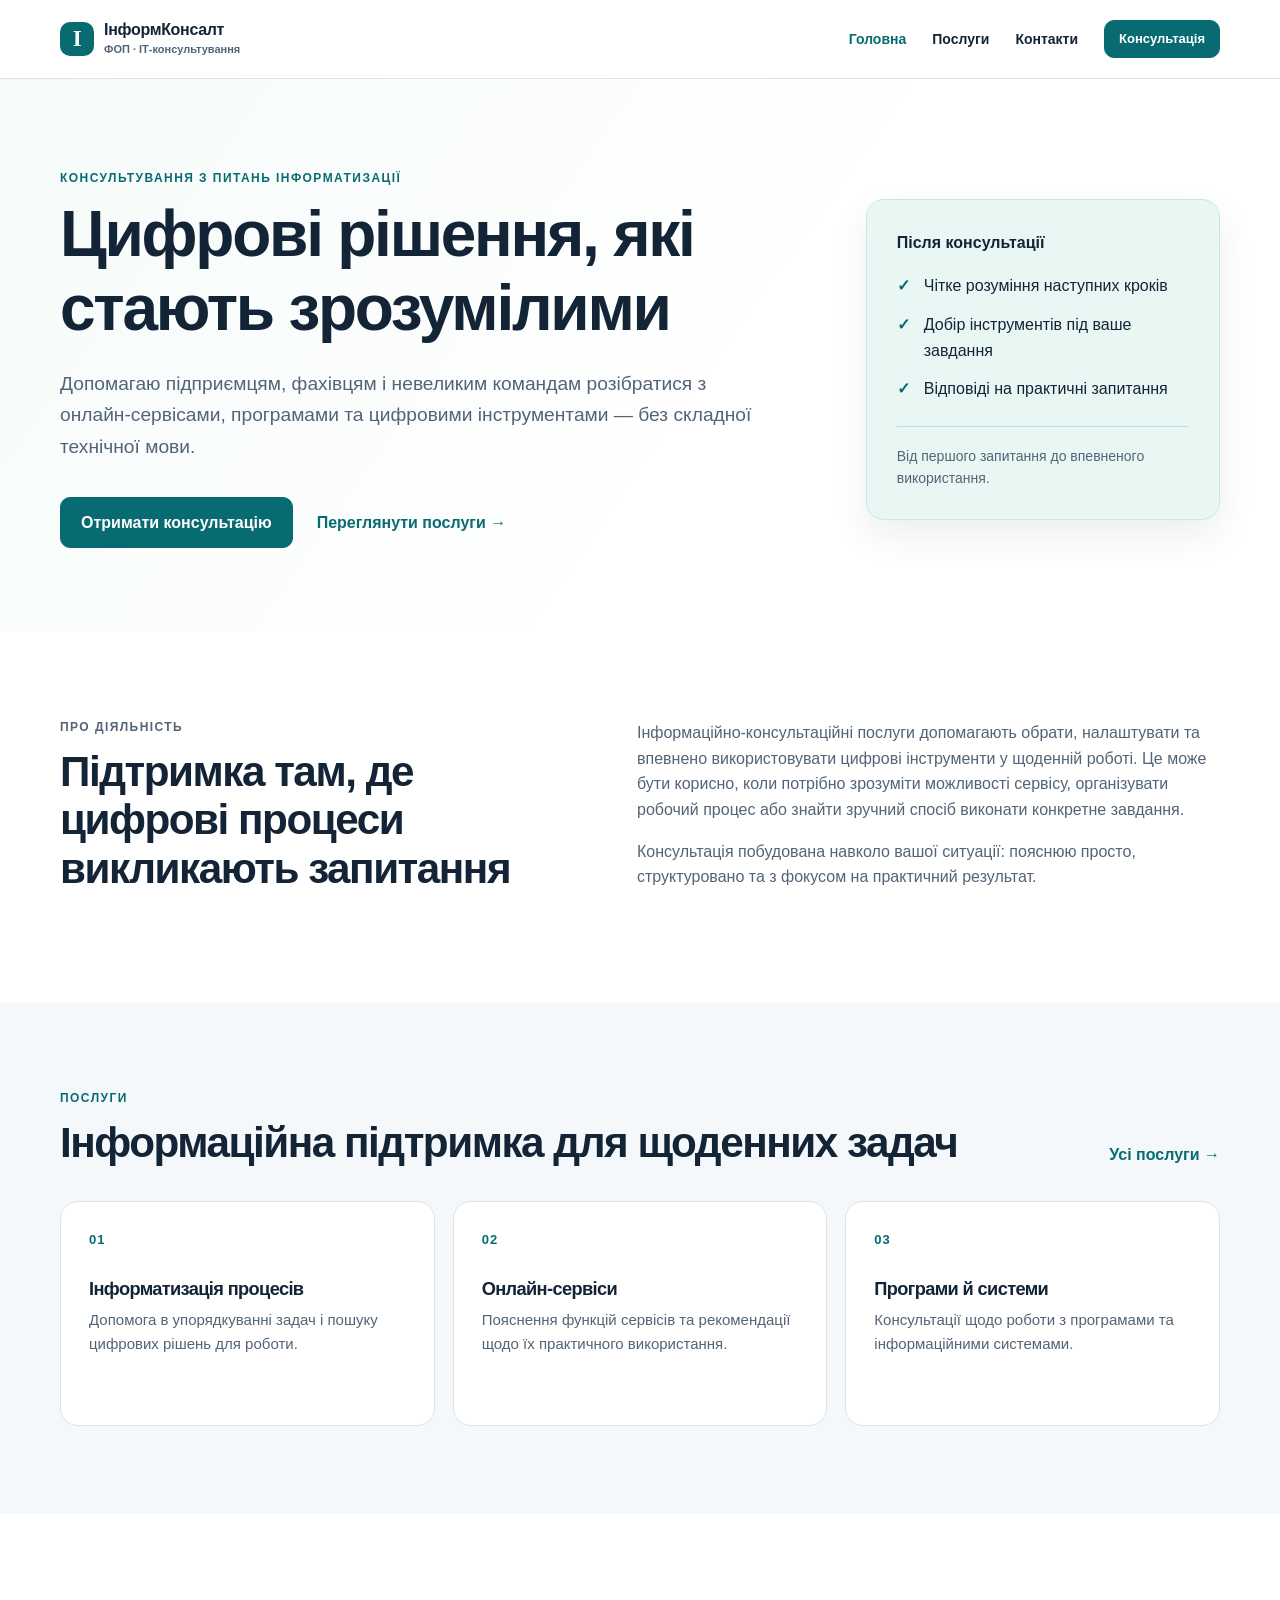
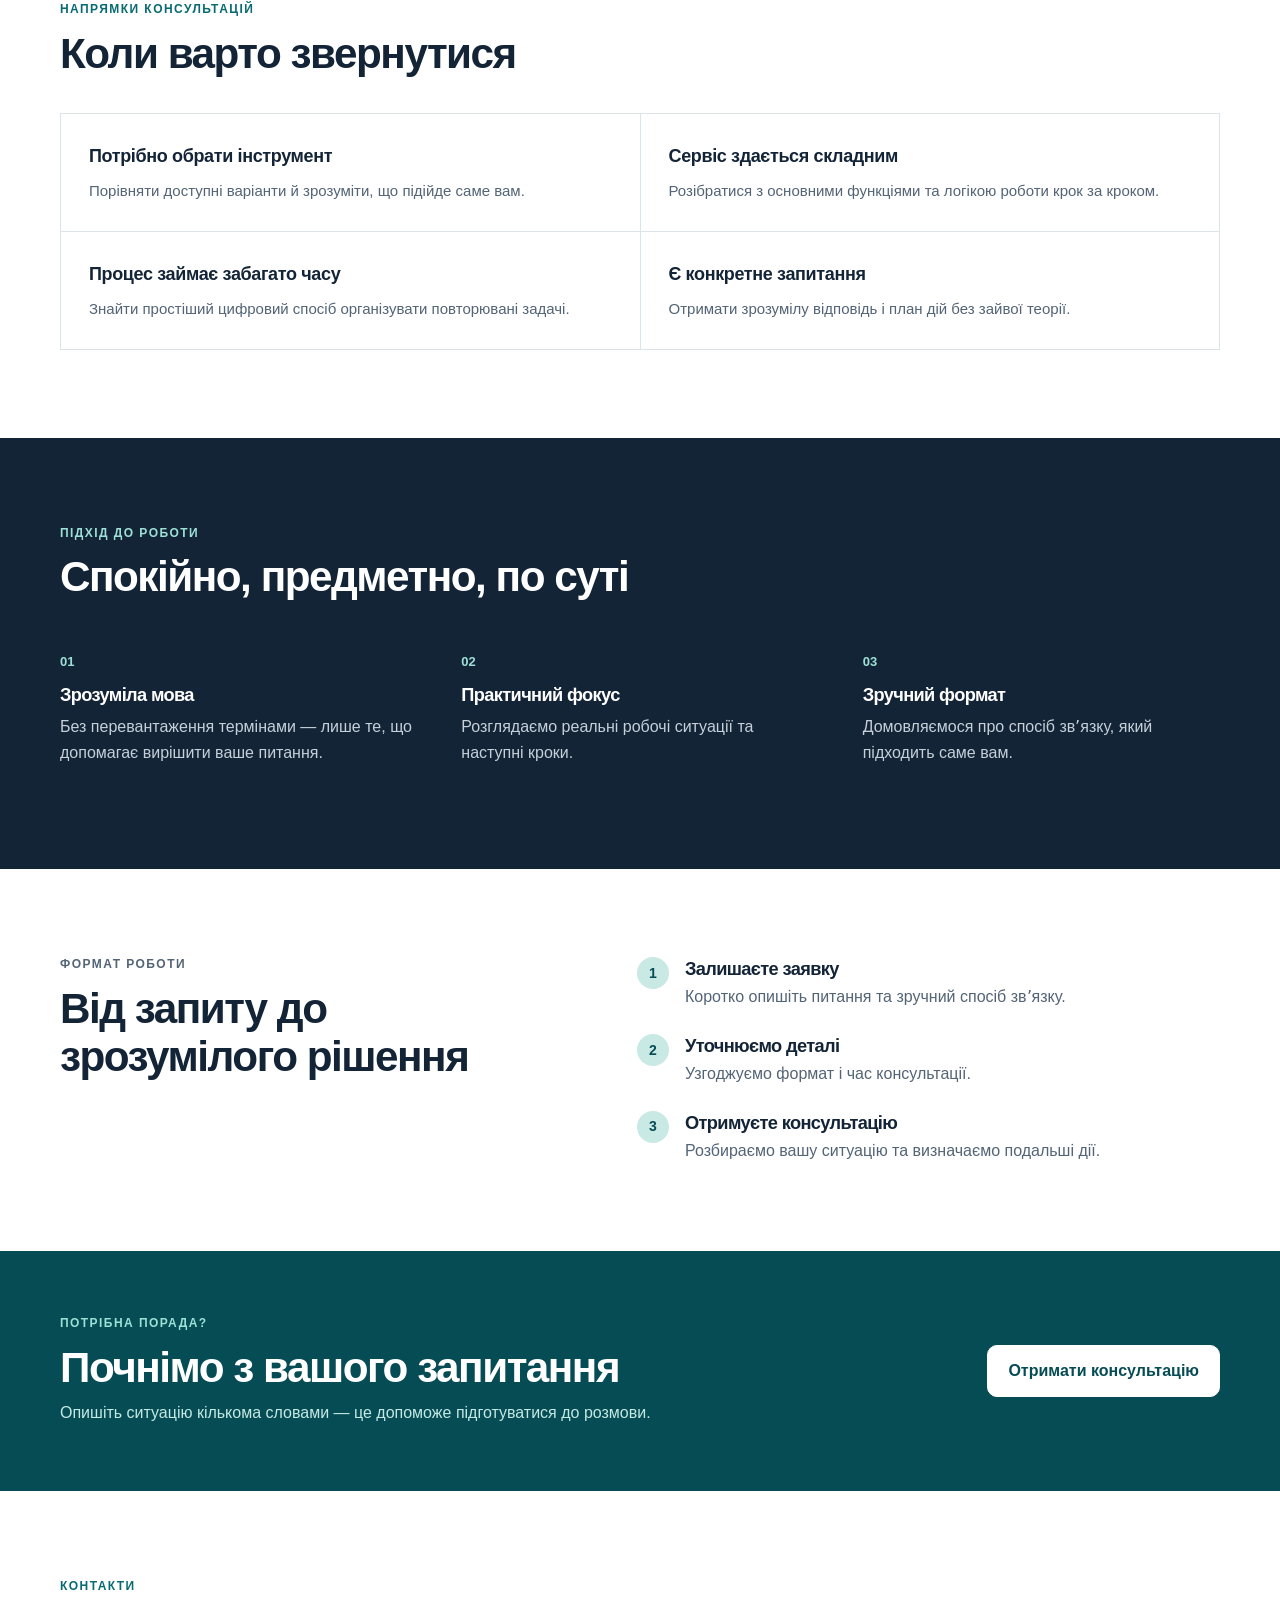
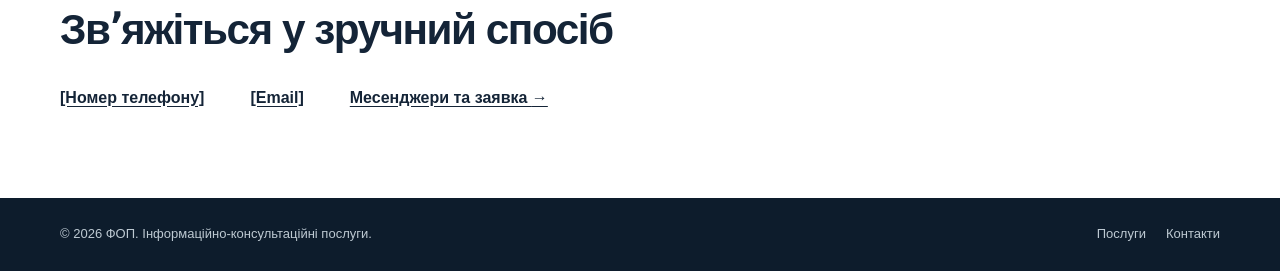
==== index.html @ fa977857 "nitial landing page" ====
<!doctype html>
<html lang="uk">
<head>
  <meta charset="utf-8">
  <meta name="viewport" content="width=device-width, initial-scale=1">
  <title>Інформаційні консультації для бізнесу | ФОП</title>
  <meta name="description" content="Інформаційні та консультаційні послуги з питань інформатизації, цифрових інструментів і онлайн-сервісів для підприємців та команд.">
  <meta property="og:title" content="Інформаційні консультації для бізнесу | ФОП">
  <meta property="og:description" content="Зрозумілі консультації щодо цифрових інструментів, програм та онлайн-сервісів.">
  <meta property="og:type" content="website">
  <meta property="og:locale" content="uk_UA">
  <link rel="stylesheet" href="css/style.css">
  <script src="js/script.js" defer></script>
</head>
<body>
  <a class="skip-link" href="#main-content">Перейти до основного вмісту</a>
  <header class="site-header">
    <div class="container header-inner">
      <a class="brand" href="index.html" aria-label="На головну сторінку"><span class="brand-mark" aria-hidden="true">І</span><span>ІнформКонсалт<br><small>ФОП · ІТ-консультування</small></span></a>
      <button class="menu-toggle" type="button" aria-label="Відкрити меню" aria-expanded="false" aria-controls="site-menu"><span></span><span></span><span></span></button>
      <nav class="site-nav" id="site-menu" aria-label="Основна навігація">
        <a class="is-active" href="index.html" aria-current="page">Головна</a><a href="services.html">Послуги</a><a href="contacts.html">Контакти</a>
        <a class="button button-small" href="contacts.html#form">Консультація</a>
      </nav>
    </div>
  </header>
  <main id="main-content">
    <section class="hero">
      <div class="container hero-grid">
        <div class="hero-copy">
          <p class="eyebrow">Консультування з питань інформатизації</p>
          <h1>Цифрові рішення, які стають зрозумілими</h1>
          <p class="lead">Допомагаю підприємцям, фахівцям і невеликим командам розібратися з онлайн-сервісами, програмами та цифровими інструментами — без складної технічної мови.</p>
          <div class="hero-actions"><a class="button" href="contacts.html#form">Отримати консультацію</a><a class="text-link" href="services.html">Переглянути послуги <span aria-hidden="true">→</span></a></div>
        </div>
        <aside class="hero-panel" aria-label="Що ви отримаєте">
          <p class="panel-label">Після консультації</p>
          <ul class="check-list"><li>Чітке розуміння наступних кроків</li><li>Добір інструментів під ваше завдання</li><li>Відповіді на практичні запитання</li></ul>
          <p class="panel-note">Від першого запитання до впевненого використання.</p>
        </aside>
      </div>
    </section>
    <section class="section" aria-labelledby="about-title"><div class="container two-column">
      <div><p class="eyebrow">Про діяльність</p><h2 id="about-title">Підтримка там, де цифрові процеси викликають запитання</h2></div>
      <div><p>Інформаційно-консультаційні послуги допомагають обрати, налаштувати та впевнено використовувати цифрові інструменти у щоденній роботі. Це може бути корисно, коли потрібно зрозуміти можливості сервісу, організувати робочий процес або знайти зручний спосіб виконати конкретне завдання.</p><p>Консультація побудована навколо вашої ситуації: пояснюю просто, структуровано та з фокусом на практичний результат.</p></div>
    </div></section>
    <section class="section section-tint" aria-labelledby="services-title"><div class="container">
      <div class="section-heading"><div><p class="eyebrow">Послуги</p><h2 id="services-title">Інформаційна підтримка для щоденних задач</h2></div><a class="text-link" href="services.html">Усі послуги <span aria-hidden="true">→</span></a></div>
      <div class="card-grid three"><article class="card"><span class="card-number">01</span><h3>Інформатизація процесів</h3><p>Допомога в упорядкуванні задач і пошуку цифрових рішень для роботи.</p></article><article class="card"><span class="card-number">02</span><h3>Онлайн-сервіси</h3><p>Пояснення функцій сервісів та рекомендації щодо їх практичного використання.</p></article><article class="card"><span class="card-number">03</span><h3>Програми й системи</h3><p>Консультації щодо роботи з програмами та інформаційними системами.</p></article></div>
    </div></section>
    <section class="section" aria-labelledby="directions-title"><div class="container"><p class="eyebrow">Напрямки консультацій</p><h2 id="directions-title">Коли варто звернутися</h2><div class="direction-grid"><div><strong>Потрібно обрати інструмент</strong><p>Порівняти доступні варіанти й зрозуміти, що підійде саме вам.</p></div><div><strong>Сервіс здається складним</strong><p>Розібратися з основними функціями та логікою роботи крок за кроком.</p></div><div><strong>Процес займає забагато часу</strong><p>Знайти простіший цифровий спосіб організувати повторювані задачі.</p></div><div><strong>Є конкретне запитання</strong><p>Отримати зрозумілу відповідь і план дій без зайвої теорії.</p></div></div></div></section>
    <section class="section section-dark" aria-labelledby="benefits-title"><div class="container"><p class="eyebrow eyebrow-light">Підхід до роботи</p><h2 id="benefits-title">Спокійно, предметно, по суті</h2><div class="benefit-grid"><div><span>01</span><h3>Зрозуміла мова</h3><p>Без перевантаження термінами — лише те, що допомагає вирішити ваше питання.</p></div><div><span>02</span><h3>Практичний фокус</h3><p>Розглядаємо реальні робочі ситуації та наступні кроки.</p></div><div><span>03</span><h3>Зручний формат</h3><p>Домовляємося про спосіб звʼязку, який підходить саме вам.</p></div></div></div></section>
    <section class="section" aria-labelledby="format-title"><div class="container two-column"><div><p class="eyebrow">Формат роботи</p><h2 id="format-title">Від запиту до зрозумілого рішення</h2></div><ol class="steps"><li><span>1</span><div><h3>Залишаєте заявку</h3><p>Коротко опишіть питання та зручний спосіб звʼязку.</p></div></li><li><span>2</span><div><h3>Уточнюємо деталі</h3><p>Узгоджуємо формат і час консультації.</p></div></li><li><span>3</span><div><h3>Отримуєте консультацію</h3><p>Розбираємо вашу ситуацію та визначаємо подальші дії.</p></div></li></ol></div></section>
    <section class="cta-section"><div class="container cta-inner"><div><p class="eyebrow eyebrow-light">Потрібна порада?</p><h2>Почнімо з вашого запитання</h2><p>Опишіть ситуацію кількома словами — це допоможе підготуватися до розмови.</p></div><a class="button button-light" href="contacts.html#form">Отримати консультацію</a></div></section>
    <section class="section contact-strip" aria-labelledby="contacts-title"><div class="container"><p class="eyebrow">Контакти</p><h2 id="contacts-title">Звʼяжіться у зручний спосіб</h2><div class="contact-links"><a href="tel:[Номер телефону]">[Номер телефону]</a><a href="mailto:[Email]">[Email]</a><a href="contacts.html">Месенджери та заявка <span aria-hidden="true">→</span></a></div></div></section>
  </main>
  <footer class="site-footer"><div class="container footer-inner"><p>© <span data-current-year></span> ФОП. Інформаційно-консультаційні послуги.</p><div><a href="services.html">Послуги</a><a href="contacts.html">Контакти</a></div></div></footer>
</body></html>
---- css/style.css ----
:root {
    --ink: #142437;
    --muted: #536476;
    --line: #dce4eb;
    --surface: #f5f8fa;
    --white: #fff;
    --brand: #086b72;
    --brand-dark: #064c55;
    --accent: #c9e9e4;
    --focus: #db7b28;
    --radius: 18px;
    --shadow: 0 16px 36px rgb(24 47 69 / 8%)
}

* {
    box-sizing: border-box
}

html {
    scroll-behavior: smooth
}

body {
    margin: 0;
    background: var(--white);
    color: var(--ink);
    font-family: Inter, "Segoe UI", Roboto, Arial, sans-serif;
    font-size: 16px;
    line-height: 1.6
}

a {
    color: inherit;
    text-underline-offset: 3px
}

a:hover {
    color: var(--brand)
}

a:focus-visible,
button:focus-visible,
input:focus-visible,
textarea:focus-visible {
    outline: 3px solid var(--focus);
    outline-offset: 3px
}

.container {
    width: min(1160px, calc(100% - 40px));
    margin: auto
}

.narrow {
    display: flex;
    flex-direction: column;
    justify-content: start;
    width: min(1160px, calc(100% - 40px));
}

.skip-link {
    position: fixed;
    top: 10px;
    left: 10px;
    z-index: 20;
    padding: 9px 14px;
    background: var(--ink);
    color: #fff;
    transform: translateY(-150%)
}

.skip-link:focus {
    transform: translateY(0)
}

.site-header {
    position: sticky;
    top: 0;
    z-index: 10;
    background: rgb(255 255 255 / 95%);
    border-bottom: 1px solid var(--line);
    backdrop-filter: blur(12px)
}

.header-inner {
    min-height: 78px;
    display: flex;
    align-items: center;
    justify-content: space-between;
    gap: 20px
}

.brand {
    display: flex;
    align-items: center;
    gap: 10px;
    text-decoration: none;
    font-weight: 750;
    line-height: 1.1;
    letter-spacing: -.02em
}

.brand:hover {
    color: var(--ink)
}

.brand small {
    font-size: 11px;
    color: var(--muted);
    font-weight: 600;
    letter-spacing: 0
}

.brand-mark {
    width: 34px;
    height: 34px;
    display: grid;
    place-items: center;
    border-radius: 10px;
    background: var(--brand);
    color: white;
    font-family: Georgia, serif;
    font-size: 23px
}

.site-nav {
    display: flex;
    align-items: center;
    gap: 26px
}

.site-nav>a:not(.button) {
    font-size: 14px;
    font-weight: 650;
    text-decoration: none
}

.site-nav .is-active {
    color: var(--brand)
}

.menu-toggle {
    display: none;
    border: 0;
    background: transparent;
    padding: 9px;
    cursor: pointer
}

.menu-toggle span {
    display: block;
    width: 23px;
    height: 2px;
    margin: 5px;
    background: var(--ink);
    transition: .2s
}

.hero {
    padding: 92px 0 84px;
    background: linear-gradient(125deg, #f5fbfa 0%, #fff 55%)
}

.hero-grid {
    display: grid;
    grid-template-columns: minmax(0, 1.35fr) minmax(290px, .65fr);
    align-items: center;
    gap: 70px
}

.eyebrow {
    margin: 0 0 13px;
    color: var(--brand);
    font-size: 12px;
    line-height: 1.2;
    font-weight: 800;
    letter-spacing: .12em;
    text-transform: uppercase
}

.eyebrow-light {
    color: #9de0d6
}

h1,
h2,
h3,
p {
    margin-top: 0
}

h1,
h2,
h3 {
    line-height: 1.15;
    letter-spacing: -.035em
}

h1 {
    max-width: 780px;
    margin-bottom: 22px;
    font-size: clamp(2.35rem, 5vw, 4.6rem)
}

h2 {
    font-size: clamp(1.75rem, 3.3vw, 2.7rem);
    margin-bottom: 22px
}

h3 {
    font-size: 1.14rem;
    margin-bottom: 8px
}

.lead {
    max-width: 720px;
    color: var(--muted);
    font-size: clamp(1.05rem, 1.5vw, 1.22rem);
    line-height: 1.65
}

.hero-actions {
    display: flex;
    align-items: center;
    flex-wrap: wrap;
    gap: 24px;
    margin-top: 34px
}

.button {
    display: inline-flex;
    align-items: center;
    justify-content: center;
    min-height: 48px;
    padding: 12px 20px;
    border: 1px solid var(--brand);
    border-radius: 10px;
    background: var(--brand);
    color: #fff !important;
    font: inherit;
    font-weight: 750;
    text-decoration: none;
    cursor: pointer;
    transition: background .2s, transform .2s
}

.button:hover {
    background: var(--brand-dark);
    transform: translateY(-1px)
}

.button-small {
    min-height: 38px;
    padding: 8px 14px;
    font-size: 13px
}

.text-link {
    font-weight: 750;
    color: var(--brand);
    text-decoration: none
}

.text-link span {
    display: inline-block;
    transition: transform .2s
}

.text-link:hover span {
    transform: translateX(4px)
}

.hero-panel {
    padding: 30px;
    border: 1px solid #cce6e2;
    border-radius: var(--radius);
    background: #e9f7f4;
    box-shadow: var(--shadow)
}

.panel-label {
    margin-bottom: 18px;
    font-weight: 750
}

.check-list {
    padding: 0;
    margin: 0;
    list-style: none
}

.check-list li {
    position: relative;
    margin: 13px 0;
    padding-left: 27px
}

.check-list li:before {
    position: absolute;
    left: 0;
    content: "✓";
    color: var(--brand);
    font-weight: 900
}

.panel-note {
    margin: 24px 0 0;
    padding-top: 18px;
    border-top: 1px solid #c0ded9;
    color: var(--muted);
    font-size: 14px
}

.section {
    padding: 88px 0
}

.section-tint {
    background: var(--surface)
}

.two-column {
    display: grid;
    grid-template-columns: .9fr 1.1fr;
    gap: 100px
}

.two-column p {
    color: var(--muted)
}

.section-heading {
    display: flex;
    justify-content: space-between;
    align-items: end;
    gap: 30px;
    margin-bottom: 34px
}

.section-heading h2 {
    margin: 0
}

.card-grid {
    display: grid;
    gap: 18px
}

.three {
    grid-template-columns: repeat(3, 1fr)
}

.card {
    min-height: 225px;
    padding: 28px;
    border: 1px solid var(--line);
    border-radius: var(--radius);
    background: #fff
}

.card-number {
    display: block;
    margin-bottom: 28px;
    color: var(--brand);
    font-size: 13px;
    font-weight: 800;
    letter-spacing: .08em
}

.card p,
.direction-grid p {
    color: var(--muted);
    font-size: 15px
}

.direction-grid {
    display: grid;
    grid-template-columns: repeat(2, 1fr);
    margin-top: 35px;
    border-top: 1px solid var(--line);
    border-left: 1px solid var(--line)
}

.direction-grid>div {
    padding: 28px;
    border-right: 1px solid var(--line);
    border-bottom: 1px solid var(--line)
}

.direction-grid strong {
    font-size: 18px;
    letter-spacing: -.02em
}

.direction-grid p {
    margin: 8px 0 0
}

.section-dark,
.cta-section {
    background: var(--ink);
    color: #fff
}

.section-dark h2 {
    max-width: 600px
}

.benefit-grid {
    display: grid;
    grid-template-columns: repeat(3, 1fr);
    gap: 44px;
    margin-top: 46px
}

.benefit-grid span {
    color: #9de0d6;
    font-size: 13px;
    font-weight: 800
}

.benefit-grid h3 {
    margin-top: 12px
}

.benefit-grid p {
    color: #c5d0d9
}

.steps {
    display: grid;
    gap: 24px;
    margin: 0;
    padding: 0;
    list-style: none
}

.steps li {
    display: flex;
    gap: 16px
}

.steps span {
    flex: 0 0 32px;
    height: 32px;
    display: grid;
    place-items: center;
    border-radius: 50%;
    background: var(--accent);
    color: var(--brand-dark);
    font-size: 14px;
    font-weight: 800
}

.steps h3 {
    margin: 2px 0 4px
}

.steps p {
    margin: 0
}

.cta-section {
    padding: 65px 0;
    background: var(--brand-dark)
}

.cta-inner {
    display: flex;
    align-items: center;
    justify-content: space-between;
    gap: 30px
}

.cta-inner h2 {
    margin-bottom: 8px
}

.cta-inner p:not(.eyebrow) {
    margin: 0;
    color: #c4e9e3
}

.button-light {
    border-color: #fff;
    background: #fff;
    color: var(--brand-dark) !important
}

.button-light:hover {
    background: #e4f4f1
}

.contact-strip h2 {
    margin-bottom: 30px
}

.contact-links {
    display: flex;
    flex-wrap: wrap;
    gap: 15px 46px
}

.contact-links a {
    font-weight: 700
}

.site-footer {
    padding: 26px 0;
    background: #0d1c2c;
    color: #bdc9d2;
    font-size: 13px
}

.footer-inner {
    display: flex;
    justify-content: space-between;
    gap: 20px
}

.footer-inner p {
    margin: 0
}

.footer-inner div {
    display: flex;
    gap: 20px
}

.footer-inner a {
    text-decoration: none
}

.page-hero {
    padding: 84px 0 68px;
    background: linear-gradient(120deg, #f2f9f8, #fff)
}

.service-list {
    display: grid;
    grid-template-columns: repeat(2, 1fr);
    gap: 18px
}

.service-card {
    min-height: 332px;
    display: flex;
    flex-direction: column;
    justify-content: space-between;
    padding: 30px;
    border: 1px solid var(--line);
    border-radius: var(--radius);
    background: #fff
}

.service-card h2 {
    font-size: 1.45rem;
    margin-bottom: 14px
}

.service-card p {
    color: var(--muted);
    font-size: 15px
}

.service-card .card-number {
    margin-bottom: 20px
}

.contact-layout {
    display: grid;
    grid-template-columns: .75fr 1.25fr;
    gap: 70px
}

.contact-details dl {
    margin: 30px 0
}

.contact-details dl>div {
    padding: 16px 0;
    border-bottom: 1px solid var(--line)
}

dt {
    color: var(--muted);
    font-size: 13px;
    font-weight: 700
}

dd {
    margin: 3px 0 0;
    font-weight: 700
}

dd a {
    display: block;
    color: var(--brand)
}

.contact-note {
    padding: 23px;
    background: var(--surface);
    border-radius: 12px
}

.contact-note h3 {
    font-size: 17px
}

.contact-note ol {
    padding-left: 20px;
    margin: 0;
    color: var(--muted);
    font-size: 14px
}

.form-panel {
    padding: 36px;
    border: 1px solid var(--line);
    border-radius: var(--radius);
    box-shadow: var(--shadow)
}

.form-panel h2 {
    font-size: 2rem
}

.form-intro {
    color: var(--muted);
    font-size: 14px
}

.form-row {
    display: grid;
    grid-template-columns: 1fr 1fr;
    gap: 16px
}

.field,
fieldset {
    margin-top: 20px
}

.field label,
legend {
    display: block;
    margin-bottom: 7px;
    font-size: 14px;
    font-weight: 750
}

fieldset {
    padding: 0;
    border: 0
}

input[type="text"],
textarea {
    width: 100%;
    border: 1px solid #aebdca;
    border-radius: 8px;
    padding: 12px 13px;
    background: #fff;
    color: var(--ink);
    font: inherit
}

textarea {
    resize: vertical
}

.radio-group {
    display: flex;
    flex-wrap: wrap;
    gap: 17px
}

.radio-group label {
    font-size: 14px
}

.field-hint,
.field-error {
    min-height: 19px;
    margin: 5px 0 0;
    font-size: 12px
}

.field-hint {
    color: var(--muted)
}

.field-error {
    color: #ac2d2d;
    font-weight: 650
}

.has-error input,
.has-error textarea {
    border-color: #ac2d2d
}

.form-panel .button {
    margin-top: 22px
}

.form-status {
    margin-top: 17px;
    font-size: 14px;
    font-weight: 650
}

.form-status.success {
    color: var(--brand-dark)
}

@media (max-width:800px) {
    .site-nav {
        position: absolute;
        top: 78px;
        left: 0;
        right: 0;
        display: none;
        align-items: stretch;
        gap: 0;
        padding: 12px 20px 20px;
        border-bottom: 1px solid var(--line);
        background: #fff;
        box-shadow: 0 12px 20px rgb(20 36 55 / 8%)
    }

    .site-nav.is-open {
        display: flex;
        flex-direction: column
    }

    .site-nav a:not(.button) {
        padding: 12px 0
    }

    .site-nav .button {
        margin-top: 8px
    }

    .menu-toggle {
        display: block
    }

    .menu-toggle[aria-expanded="true"] span:nth-child(1) {
        transform: translateY(7px) rotate(45deg)
    }

    .menu-toggle[aria-expanded="true"] span:nth-child(2) {
        opacity: 0
    }

    .menu-toggle[aria-expanded="true"] span:nth-child(3) {
        transform: translateY(-7px) rotate(-45deg)
    }

    .hero {
        padding: 62px 0
    }

    .hero-grid,
    .two-column,
    .contact-layout {
        grid-template-columns: 1fr;
        gap: 38px
    }

    .section {
        padding: 62px 0
    }

    .three,
    .benefit-grid {
        grid-template-columns: 1fr
    }

    .benefit-grid {
        gap: 26px;
        margin-top: 32px
    }

    .card {
        min-height: auto
    }

    .cta-inner {
        align-items: flex-start;
        flex-direction: column
    }

    .page-hero {
        padding: 60px 0 50px
    }

    .service-list {
        grid-template-columns: 1fr
    }

    .service-card {
        min-height: 0
    }

    .contact-layout {
        gap: 45px
    }
}

@media (max-width:540px) {
    .container {
        width: min(100% - 32px, 1160px)
    }

    .header-inner {
        min-height: 70px
    }

    .site-nav {
        top: 70px;
        padding-left: 16px;
        padding-right: 16px
    }

    .brand {
        font-size: 15px
    }

    .brand small {
        font-size: 10px
    }

    .hero-actions {
        align-items: flex-start;
        flex-direction: column;
        gap: 17px
    }

    .section-heading {
        align-items: flex-start;
        flex-direction: column
    }

    .direction-grid {
        grid-template-columns: 1fr
    }

    .direction-grid>div {
        padding: 22px
    }

    .form-panel {
        padding: 25px 18px
    }

    .form-row {
        grid-template-columns: 1fr
    }

    .radio-group {
        gap: 10px 16px
    }

    .footer-inner {
        align-items: flex-start;
        flex-direction: column
    }

    .footer-inner div {
        gap: 16px
    }

    .contact-links {
        flex-direction: column;
        gap: 13px
    }
}
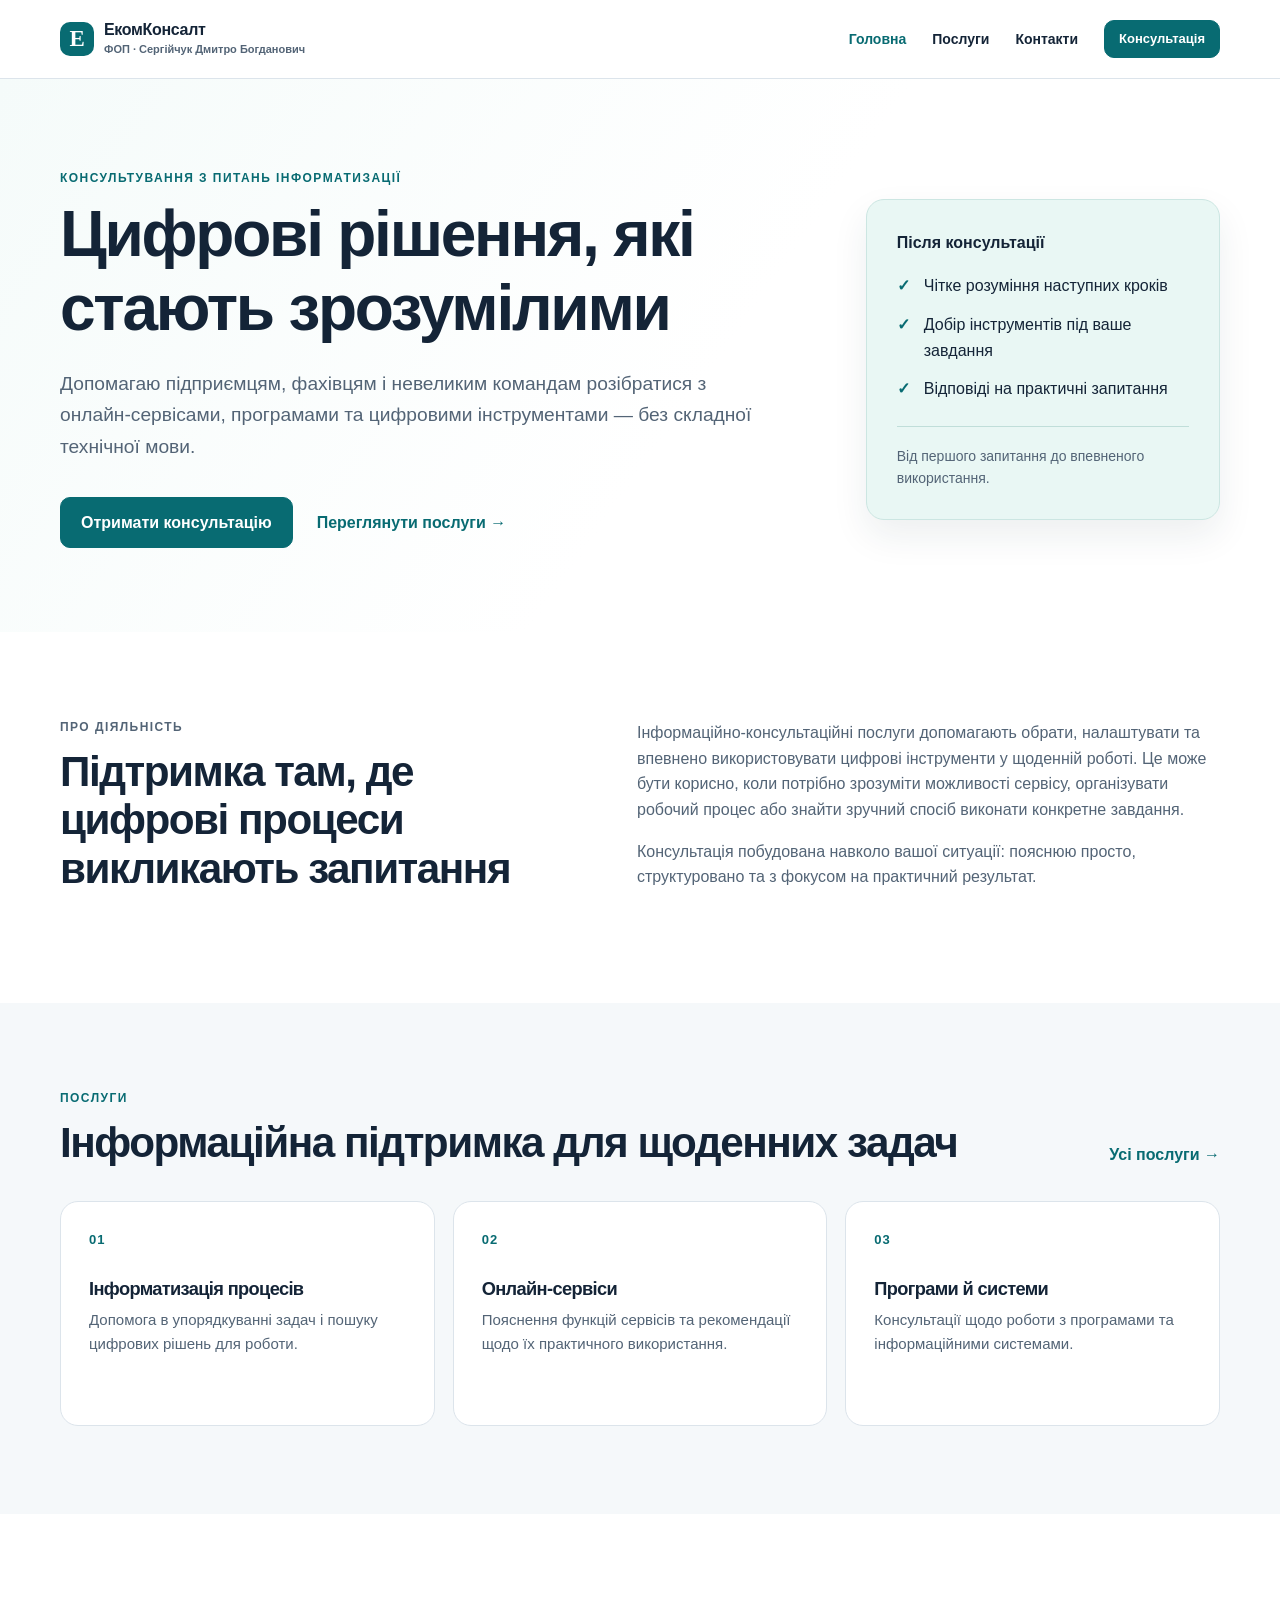
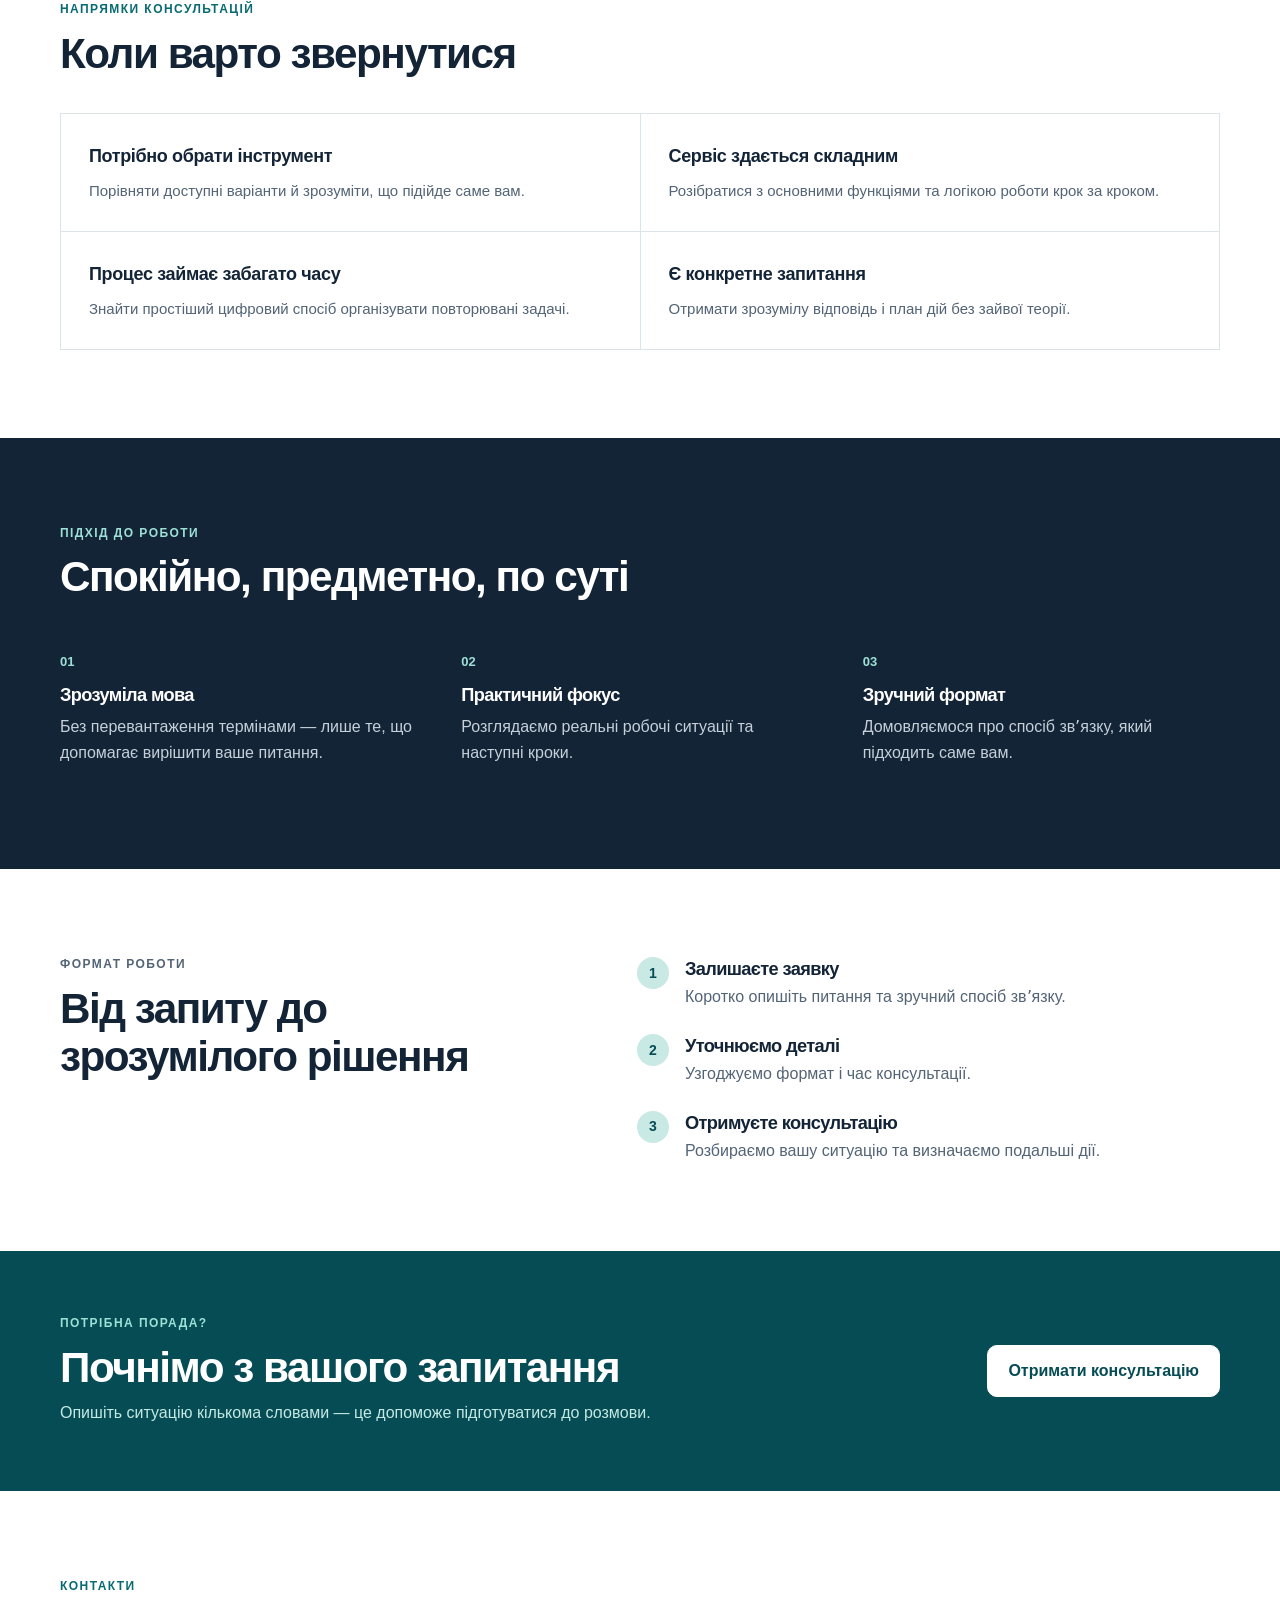
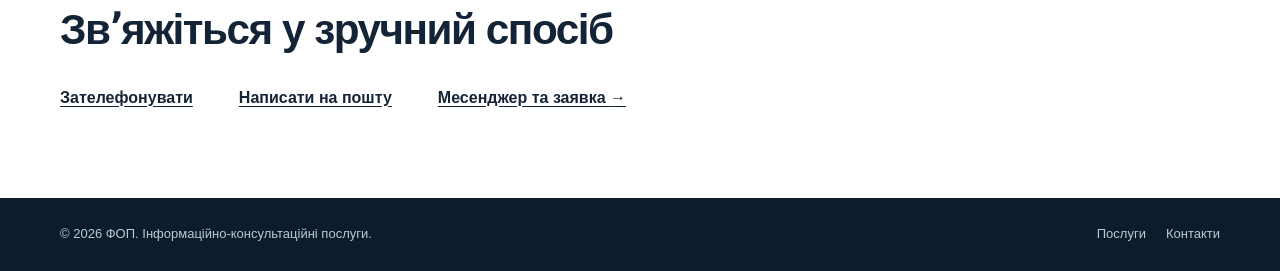
==== commit 565350dc: "2 commit" ====
--- a/index.html
+++ b/index.html
@@ -16,7 +16,7 @@
   <a class="skip-link" href="#main-content">Перейти до основного вмісту</a>
   <header class="site-header">
     <div class="container header-inner">
-      <a class="brand" href="index.html" aria-label="На головну сторінку"><span class="brand-mark" aria-hidden="true">І</span><span>ІнформКонсалт<br><small>ФОП · ІТ-консультування</small></span></a>
+      <a class="brand" href="index.html" aria-label="На головну сторінку"><span class="brand-mark" aria-hidden="true">Е</span><span>ЕкомКонсалт<br><small>ФОП · Сергійчук Дмитро Богданович</small></span></a>
       <button class="menu-toggle" type="button" aria-label="Відкрити меню" aria-expanded="false" aria-controls="site-menu"><span></span><span></span><span></span></button>
       <nav class="site-nav" id="site-menu" aria-label="Основна навігація">
         <a class="is-active" href="index.html" aria-current="page">Головна</a><a href="services.html">Послуги</a><a href="contacts.html">Контакти</a>
@@ -52,7 +52,7 @@
     <section class="section section-dark" aria-labelledby="benefits-title"><div class="container"><p class="eyebrow eyebrow-light">Підхід до роботи</p><h2 id="benefits-title">Спокійно, предметно, по суті</h2><div class="benefit-grid"><div><span>01</span><h3>Зрозуміла мова</h3><p>Без перевантаження термінами — лише те, що допомагає вирішити ваше питання.</p></div><div><span>02</span><h3>Практичний фокус</h3><p>Розглядаємо реальні робочі ситуації та наступні кроки.</p></div><div><span>03</span><h3>Зручний формат</h3><p>Домовляємося про спосіб звʼязку, який підходить саме вам.</p></div></div></div></section>
     <section class="section" aria-labelledby="format-title"><div class="container two-column"><div><p class="eyebrow">Формат роботи</p><h2 id="format-title">Від запиту до зрозумілого рішення</h2></div><ol class="steps"><li><span>1</span><div><h3>Залишаєте заявку</h3><p>Коротко опишіть питання та зручний спосіб звʼязку.</p></div></li><li><span>2</span><div><h3>Уточнюємо деталі</h3><p>Узгоджуємо формат і час консультації.</p></div></li><li><span>3</span><div><h3>Отримуєте консультацію</h3><p>Розбираємо вашу ситуацію та визначаємо подальші дії.</p></div></li></ol></div></section>
     <section class="cta-section"><div class="container cta-inner"><div><p class="eyebrow eyebrow-light">Потрібна порада?</p><h2>Почнімо з вашого запитання</h2><p>Опишіть ситуацію кількома словами — це допоможе підготуватися до розмови.</p></div><a class="button button-light" href="contacts.html#form">Отримати консультацію</a></div></section>
-    <section class="section contact-strip" aria-labelledby="contacts-title"><div class="container"><p class="eyebrow">Контакти</p><h2 id="contacts-title">Звʼяжіться у зручний спосіб</h2><div class="contact-links"><a href="tel:[Номер телефону]">[Номер телефону]</a><a href="mailto:[Email]">[Email]</a><a href="contacts.html">Месенджери та заявка <span aria-hidden="true">→</span></a></div></div></section>
+    <section class="section contact-strip" aria-labelledby="contacts-title"><div class="container"><p class="eyebrow">Контакти</p><h2 id="contacts-title">Звʼяжіться у зручний спосіб</h2><div class="contact-links"><a href="tel:+380674952676">Зателефонувати</a><a href="mailto:serhiychukdmitriy666@gmail.com">Написати на пошту</a><a href="contacts.html">Месенджер та заявка <span aria-hidden="true">→</span></a></div></div></section>
   </main>
   <footer class="site-footer"><div class="container footer-inner"><p>© <span data-current-year></span> ФОП. Інформаційно-консультаційні послуги.</p><div><a href="services.html">Послуги</a><a href="contacts.html">Контакти</a></div></div></footer>
 </body></html>
--- a/css/style.css
+++ b/css/style.css
@@ -197,7 +197,6 @@
 }
 
 h1 {
-    max-width: 780px;
     margin-bottom: 22px;
     font-size: clamp(2.35rem, 5vw, 4.6rem)
 }
@@ -403,7 +402,7 @@
 }
 
 .section-dark h2 {
-    max-width: 600px
+    max-width: 700px
 }
 
 .benefit-grid {
@@ -678,6 +677,18 @@
 
 .radio-group label {
     font-size: 14px
+}
+
+.selected-contact {
+    min-height: 24px;
+    margin: 12px 0 0;
+    color: var(--muted);
+    font-size: 14px
+}
+
+.selected-contact a {
+    color: var(--brand);
+    font-weight: 750
 }
 
 .field-hint,
@@ -877,4 +888,4 @@
         flex-direction: column;
         gap: 13px
     }
-}+}
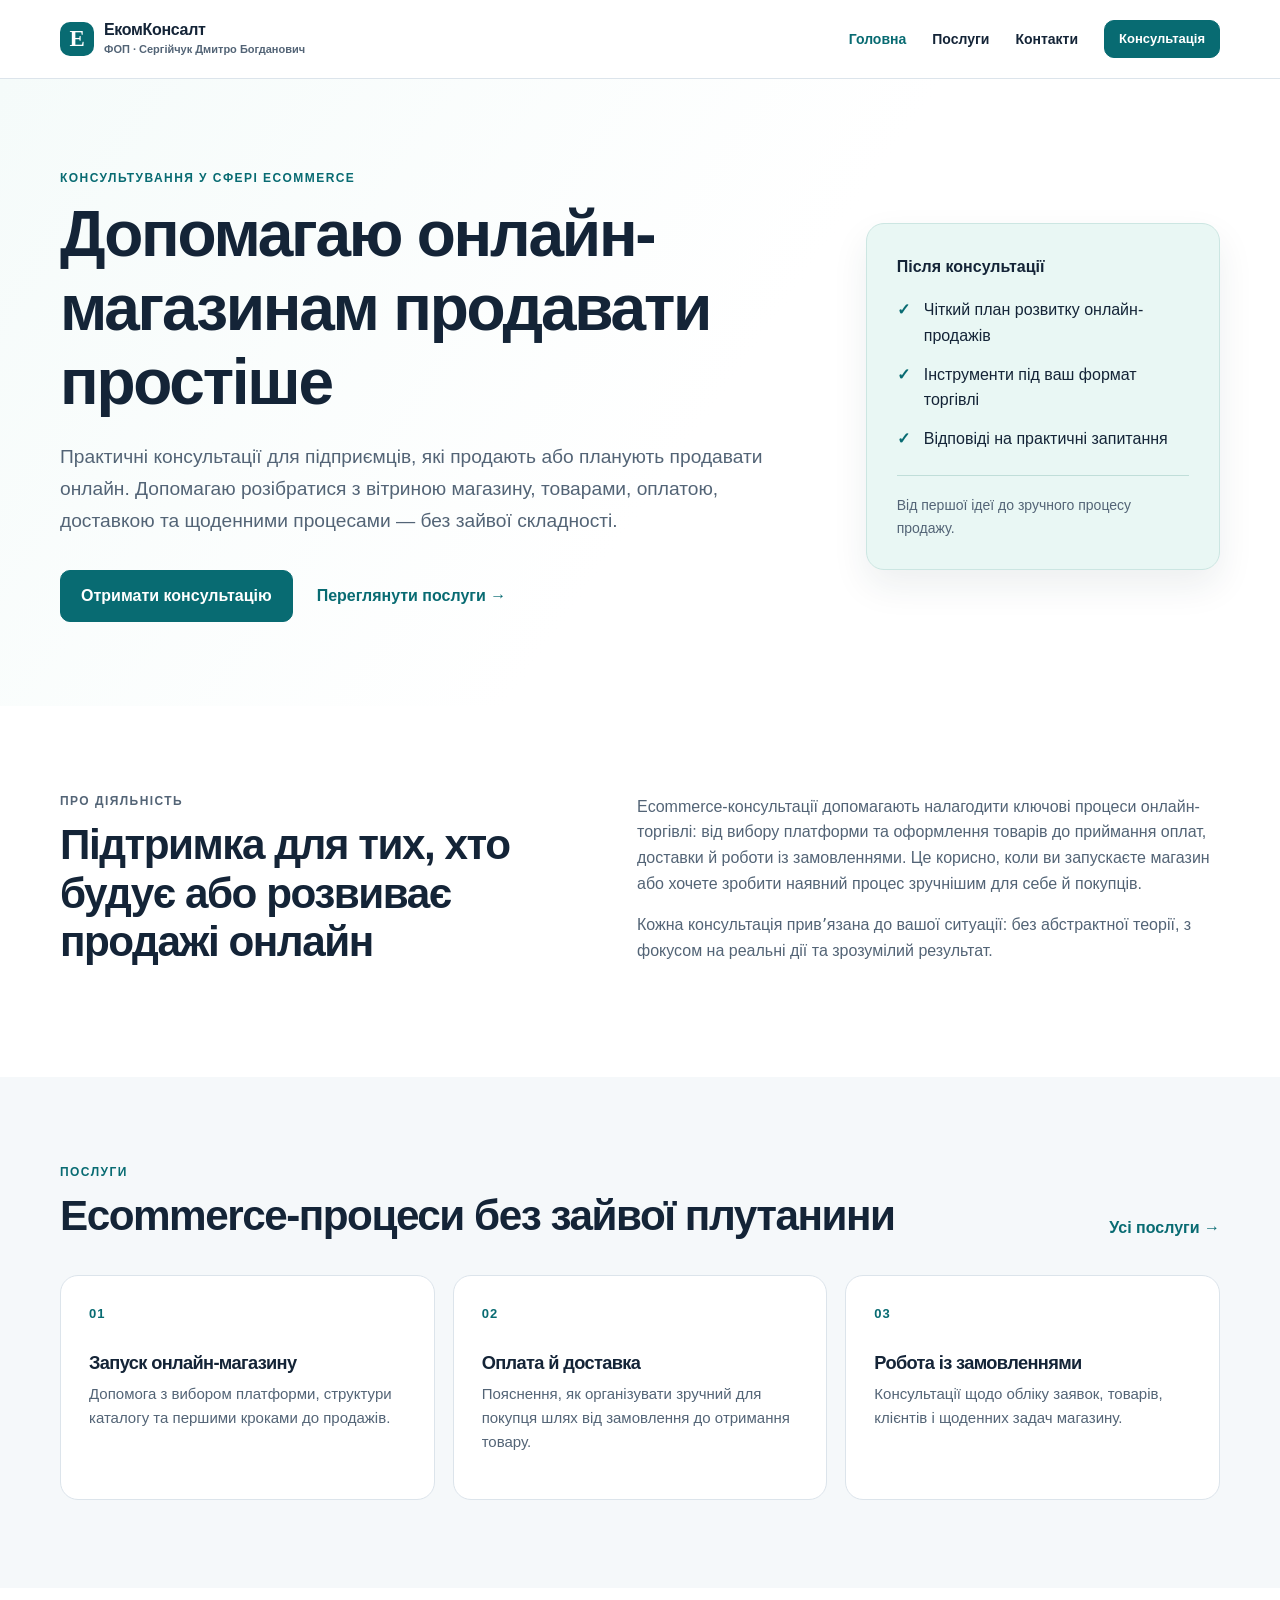
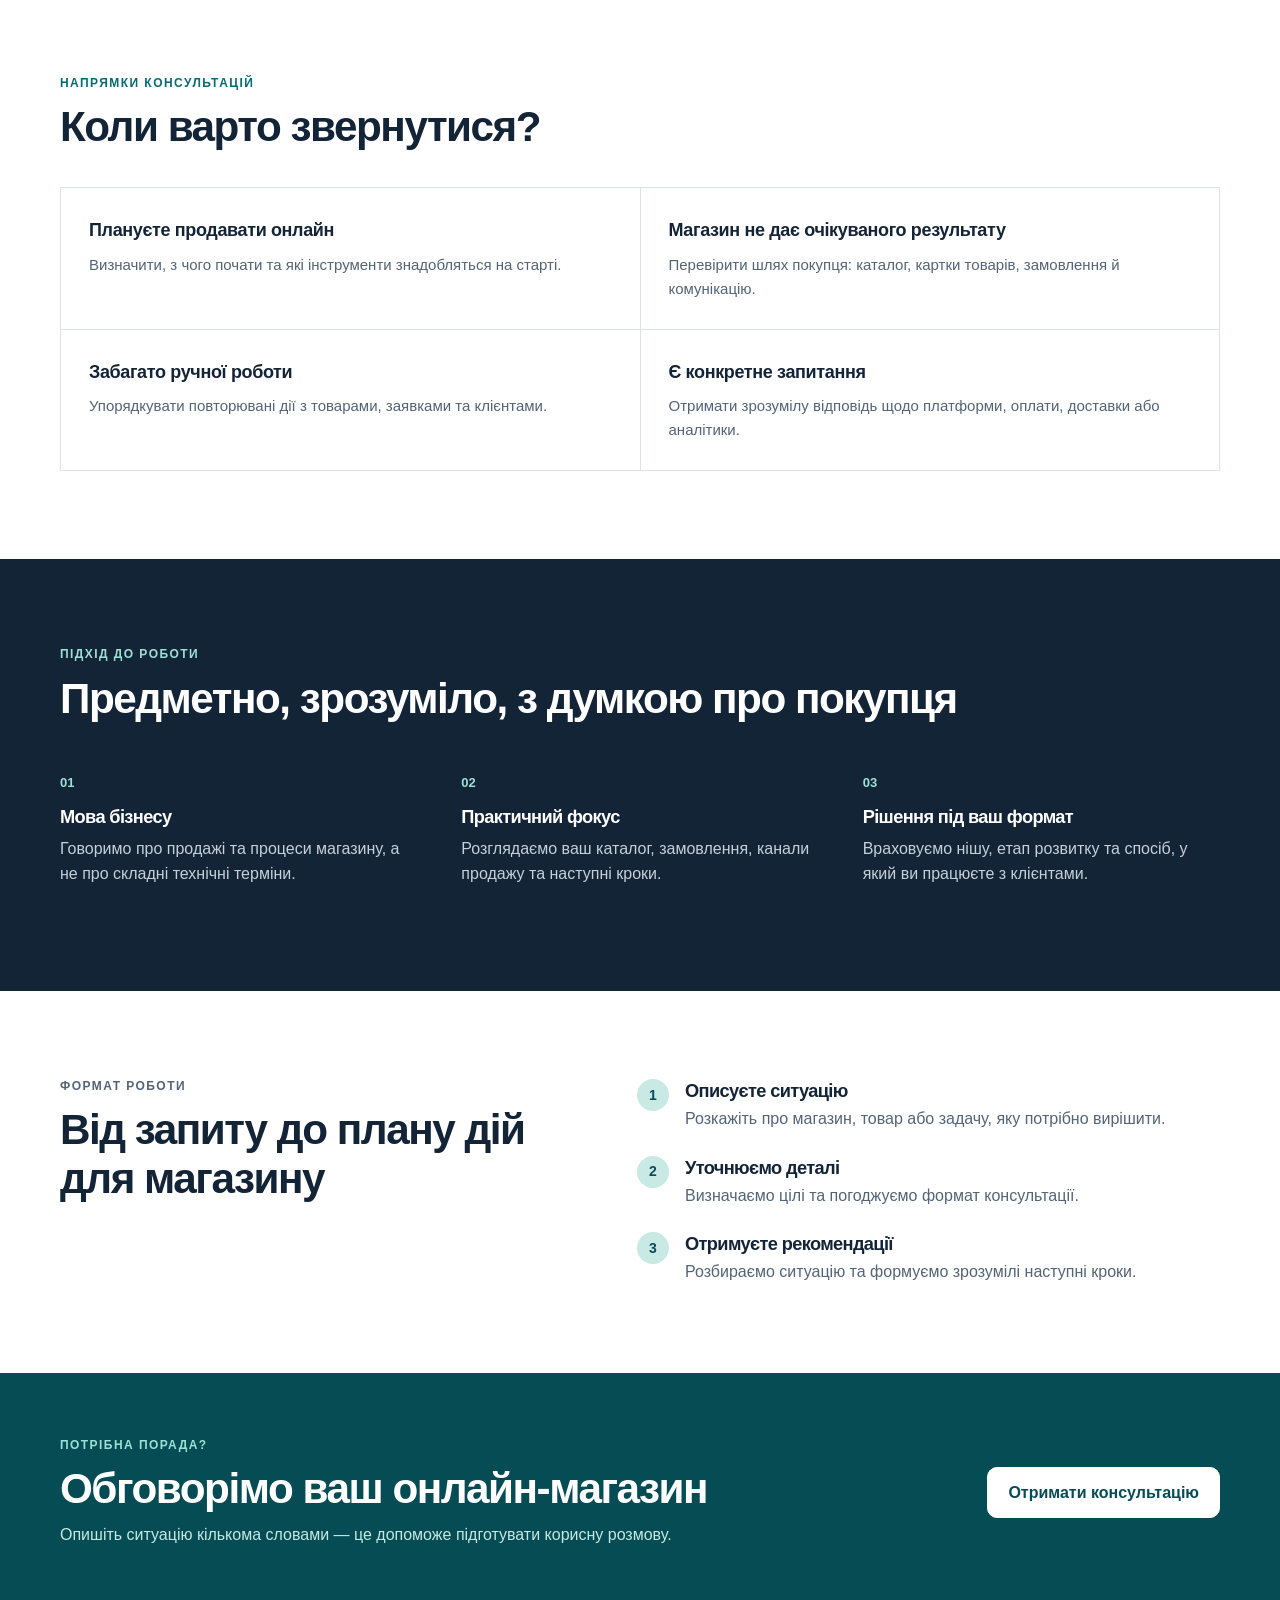
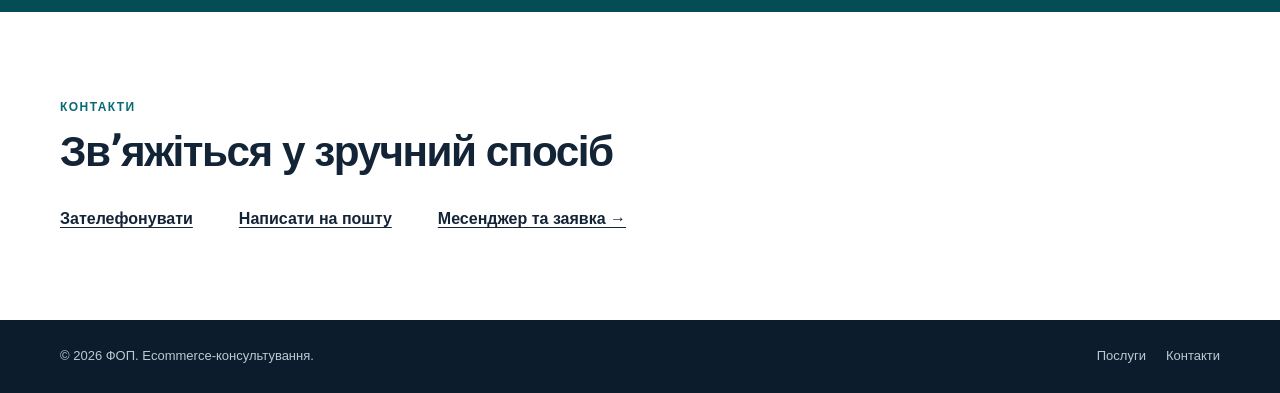
==== commit 2faf2de8: "commit before vercel" ====
--- a/index.html
+++ b/index.html
@@ -3,10 +3,10 @@
 <head>
   <meta charset="utf-8">
   <meta name="viewport" content="width=device-width, initial-scale=1">
-  <title>Інформаційні консультації для бізнесу | ФОП</title>
-  <meta name="description" content="Інформаційні та консультаційні послуги з питань інформатизації, цифрових інструментів і онлайн-сервісів для підприємців та команд.">
-  <meta property="og:title" content="Інформаційні консультації для бізнесу | ФОП">
-  <meta property="og:description" content="Зрозумілі консультації щодо цифрових інструментів, програм та онлайн-сервісів.">
+  <title>Ecommerce-консультації для онлайн-магазинів | ФОП</title>
+  <meta name="description" content="Практичні консультації для Ecommerce: запуск і розвиток онлайн-магазину, продажі, CRM, оплата, доставка та аналітика.">
+  <meta property="og:title" content="Ecommerce-консультації для онлайн-магазинів | ФОП">
+  <meta property="og:description" content="Зрозумілі консультації для власників онлайн-магазинів і продавців у мережі.">
   <meta property="og:type" content="website">
   <meta property="og:locale" content="uk_UA">
   <link rel="stylesheet" href="css/style.css">
@@ -28,31 +28,31 @@
     <section class="hero">
       <div class="container hero-grid">
         <div class="hero-copy">
-          <p class="eyebrow">Консультування з питань інформатизації</p>
-          <h1>Цифрові рішення, які стають зрозумілими</h1>
-          <p class="lead">Допомагаю підприємцям, фахівцям і невеликим командам розібратися з онлайн-сервісами, програмами та цифровими інструментами — без складної технічної мови.</p>
+          <p class="eyebrow">Консультування у сфері Ecommerce</p>
+          <h1>Допомагаю онлайн-магазинам продавати простіше</h1>
+          <p class="lead">Практичні консультації для підприємців, які продають або планують продавати онлайн. Допомагаю розібратися з вітриною магазину, товарами, оплатою, доставкою та щоденними процесами — без зайвої складності.</p>
           <div class="hero-actions"><a class="button" href="contacts.html#form">Отримати консультацію</a><a class="text-link" href="services.html">Переглянути послуги <span aria-hidden="true">→</span></a></div>
         </div>
         <aside class="hero-panel" aria-label="Що ви отримаєте">
           <p class="panel-label">Після консультації</p>
-          <ul class="check-list"><li>Чітке розуміння наступних кроків</li><li>Добір інструментів під ваше завдання</li><li>Відповіді на практичні запитання</li></ul>
-          <p class="panel-note">Від першого запитання до впевненого використання.</p>
+          <ul class="check-list"><li>Чіткий план розвитку онлайн-продажів</li><li>Інструменти під ваш формат торгівлі</li><li>Відповіді на практичні запитання</li></ul>
+          <p class="panel-note">Від першої ідеї до зручного процесу продажу.</p>
         </aside>
       </div>
     </section>
     <section class="section" aria-labelledby="about-title"><div class="container two-column">
-      <div><p class="eyebrow">Про діяльність</p><h2 id="about-title">Підтримка там, де цифрові процеси викликають запитання</h2></div>
-      <div><p>Інформаційно-консультаційні послуги допомагають обрати, налаштувати та впевнено використовувати цифрові інструменти у щоденній роботі. Це може бути корисно, коли потрібно зрозуміти можливості сервісу, організувати робочий процес або знайти зручний спосіб виконати конкретне завдання.</p><p>Консультація побудована навколо вашої ситуації: пояснюю просто, структуровано та з фокусом на практичний результат.</p></div>
+      <div><p class="eyebrow">Про діяльність</p><h2 id="about-title">Підтримка для тих, хто будує або розвиває продажі онлайн</h2></div>
+      <div><p>Ecommerce-консультації допомагають налагодити ключові процеси онлайн-торгівлі: від вибору платформи та оформлення товарів до приймання оплат, доставки й роботи із замовленнями. Це корисно, коли ви запускаєте магазин або хочете зробити наявний процес зручнішим для себе й покупців.</p><p>Кожна консультація привʼязана до вашої ситуації: без абстрактної теорії, з фокусом на реальні дії та зрозумілий результат.</p></div>
     </div></section>
     <section class="section section-tint" aria-labelledby="services-title"><div class="container">
-      <div class="section-heading"><div><p class="eyebrow">Послуги</p><h2 id="services-title">Інформаційна підтримка для щоденних задач</h2></div><a class="text-link" href="services.html">Усі послуги <span aria-hidden="true">→</span></a></div>
-      <div class="card-grid three"><article class="card"><span class="card-number">01</span><h3>Інформатизація процесів</h3><p>Допомога в упорядкуванні задач і пошуку цифрових рішень для роботи.</p></article><article class="card"><span class="card-number">02</span><h3>Онлайн-сервіси</h3><p>Пояснення функцій сервісів та рекомендації щодо їх практичного використання.</p></article><article class="card"><span class="card-number">03</span><h3>Програми й системи</h3><p>Консультації щодо роботи з програмами та інформаційними системами.</p></article></div>
+      <div class="section-heading"><div><p class="eyebrow">Послуги</p><h2 id="services-title">Ecommerce-процеси без зайвої плутанини</h2></div><a class="text-link" href="services.html">Усі послуги <span aria-hidden="true">→</span></a></div>
+      <div class="card-grid three"><article class="card"><span class="card-number">01</span><h3>Запуск онлайн-магазину</h3><p>Допомога з вибором платформи, структури каталогу та першими кроками до продажів.</p></article><article class="card"><span class="card-number">02</span><h3>Оплата й доставка</h3><p>Пояснення, як організувати зручний для покупця шлях від замовлення до отримання товару.</p></article><article class="card"><span class="card-number">03</span><h3>Робота із замовленнями</h3><p>Консультації щодо обліку заявок, товарів, клієнтів і щоденних задач магазину.</p></article></div>
     </div></section>
-    <section class="section" aria-labelledby="directions-title"><div class="container"><p class="eyebrow">Напрямки консультацій</p><h2 id="directions-title">Коли варто звернутися</h2><div class="direction-grid"><div><strong>Потрібно обрати інструмент</strong><p>Порівняти доступні варіанти й зрозуміти, що підійде саме вам.</p></div><div><strong>Сервіс здається складним</strong><p>Розібратися з основними функціями та логікою роботи крок за кроком.</p></div><div><strong>Процес займає забагато часу</strong><p>Знайти простіший цифровий спосіб організувати повторювані задачі.</p></div><div><strong>Є конкретне запитання</strong><p>Отримати зрозумілу відповідь і план дій без зайвої теорії.</p></div></div></div></section>
-    <section class="section section-dark" aria-labelledby="benefits-title"><div class="container"><p class="eyebrow eyebrow-light">Підхід до роботи</p><h2 id="benefits-title">Спокійно, предметно, по суті</h2><div class="benefit-grid"><div><span>01</span><h3>Зрозуміла мова</h3><p>Без перевантаження термінами — лише те, що допомагає вирішити ваше питання.</p></div><div><span>02</span><h3>Практичний фокус</h3><p>Розглядаємо реальні робочі ситуації та наступні кроки.</p></div><div><span>03</span><h3>Зручний формат</h3><p>Домовляємося про спосіб звʼязку, який підходить саме вам.</p></div></div></div></section>
-    <section class="section" aria-labelledby="format-title"><div class="container two-column"><div><p class="eyebrow">Формат роботи</p><h2 id="format-title">Від запиту до зрозумілого рішення</h2></div><ol class="steps"><li><span>1</span><div><h3>Залишаєте заявку</h3><p>Коротко опишіть питання та зручний спосіб звʼязку.</p></div></li><li><span>2</span><div><h3>Уточнюємо деталі</h3><p>Узгоджуємо формат і час консультації.</p></div></li><li><span>3</span><div><h3>Отримуєте консультацію</h3><p>Розбираємо вашу ситуацію та визначаємо подальші дії.</p></div></li></ol></div></section>
-    <section class="cta-section"><div class="container cta-inner"><div><p class="eyebrow eyebrow-light">Потрібна порада?</p><h2>Почнімо з вашого запитання</h2><p>Опишіть ситуацію кількома словами — це допоможе підготуватися до розмови.</p></div><a class="button button-light" href="contacts.html#form">Отримати консультацію</a></div></section>
+    <section class="section" aria-labelledby="directions-title"><div class="container"><p class="eyebrow">Напрямки консультацій</p><h2 id="directions-title">Коли варто звернутися?</h2><div class="direction-grid"><div><strong>Плануєте продавати онлайн</strong><p>Визначити, з чого почати та які інструменти знадобляться на старті.</p></div><div><strong>Магазин не дає очікуваного результату</strong><p>Перевірити шлях покупця: каталог, картки товарів, замовлення й комунікацію.</p></div><div><strong>Забагато ручної роботи</strong><p>Упорядкувати повторювані дії з товарами, заявками та клієнтами.</p></div><div><strong>Є конкретне запитання</strong><p>Отримати зрозумілу відповідь щодо платформи, оплати, доставки або аналітики.</p></div></div></div></section>
+    <section class="section section-dark" aria-labelledby="benefits-title"><div class="container"><p class="eyebrow eyebrow-light">Підхід до роботи</p><h2 id="benefits-title">Предметно, зрозуміло, з думкою про покупця</h2><div class="benefit-grid"><div><span>01</span><h3>Мова бізнесу</h3><p>Говоримо про продажі та процеси магазину, а не про складні технічні терміни.</p></div><div><span>02</span><h3>Практичний фокус</h3><p>Розглядаємо ваш каталог, замовлення, канали продажу та наступні кроки.</p></div><div><span>03</span><h3>Рішення під ваш формат</h3><p>Враховуємо нішу, етап розвитку та спосіб, у який ви працюєте з клієнтами.</p></div></div></div></section>
+    <section class="section" aria-labelledby="format-title"><div class="container two-column"><div><p class="eyebrow">Формат роботи</p><h2 id="format-title">Від запиту до плану дій для магазину</h2></div><ol class="steps"><li><span>1</span><div><h3>Описуєте ситуацію</h3><p>Розкажіть про магазин, товар або задачу, яку потрібно вирішити.</p></div></li><li><span>2</span><div><h3>Уточнюємо деталі</h3><p>Визначаємо цілі та погоджуємо формат консультації.</p></div></li><li><span>3</span><div><h3>Отримуєте рекомендації</h3><p>Розбираємо ситуацію та формуємо зрозумілі наступні кроки.</p></div></li></ol></div></section>
+    <section class="cta-section"><div class="container cta-inner"><div><p class="eyebrow eyebrow-light">Потрібна порада?</p><h2>Обговорімо ваш онлайн-магазин</h2><p>Опишіть ситуацію кількома словами — це допоможе підготувати корисну розмову.</p></div><a class="button button-light" href="contacts.html#form">Отримати консультацію</a></div></section>
     <section class="section contact-strip" aria-labelledby="contacts-title"><div class="container"><p class="eyebrow">Контакти</p><h2 id="contacts-title">Звʼяжіться у зручний спосіб</h2><div class="contact-links"><a href="tel:+380674952676">Зателефонувати</a><a href="mailto:serhiychukdmitriy666@gmail.com">Написати на пошту</a><a href="contacts.html">Месенджер та заявка <span aria-hidden="true">→</span></a></div></div></section>
   </main>
-  <footer class="site-footer"><div class="container footer-inner"><p>© <span data-current-year></span> ФОП. Інформаційно-консультаційні послуги.</p><div><a href="services.html">Послуги</a><a href="contacts.html">Контакти</a></div></div></footer>
+  <footer class="site-footer"><div class="container footer-inner"><p>© <span data-current-year></span> ФОП. Ecommerce-консультування.</p><div><a href="services.html">Послуги</a><a href="contacts.html">Контакти</a></div></div></footer>
 </body></html>
--- a/css/style.css
+++ b/css/style.css
@@ -402,7 +402,7 @@
 }
 
 .section-dark h2 {
-    max-width: 700px
+    max-width: 900px
 }
 
 .benefit-grid {
